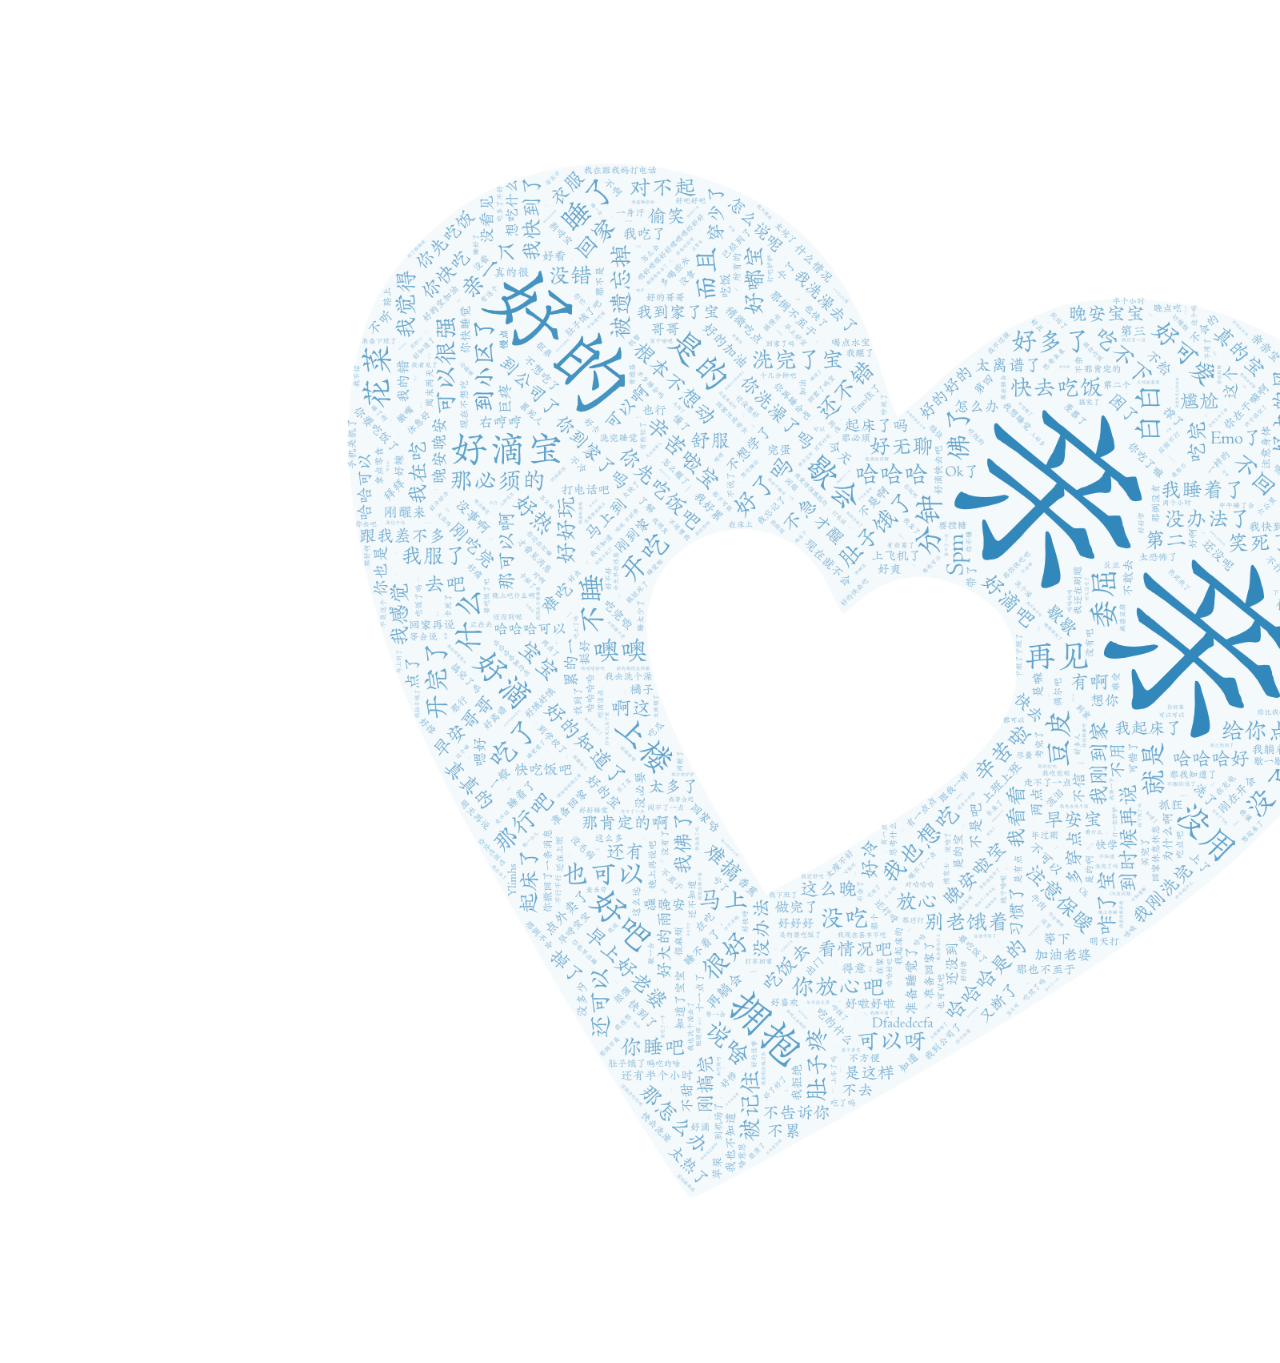
==== 61/index.html @ 0c0e85ea "feat: 新增一个模块" ====
<!DOCTYPE html>
<html lang="en">
  <head>
    <meta charset="UTF-8" />
    <meta name="viewport" content="width=device-width, initial-scale=1.0" />
    <!-- <title>六·一^_^我&你</title> -->
    <title>建设中</title>
    <link rel="stylesheet" href="../common/common.css" />
    <style>
      .wordart {
        transform: scale(0.8);
      }
      body {
        overflow: auto; /* 添加滚动条 */
      }
    </style>
  </head>
  <body class="cotent">
    <div class="wordart">
      <img
        style="margin-left: -200px"
        class="img"
        src="[data-uri]"
        alt=""
      />
    </div>
  </body>

  <script src="../common/jq.min.js"></script>
  <script src="index.js"></script>
  <script src="ciyun.js"></script>
  <script>
    // init()
    let f = document.querySelector('.wordart')
    let s = document.querySelector('.img')

    window.addEventListener('load', function () {
      setTimeout(function () {
        //滚动条位置居中
        f.scrollLeft = (s.clientWidth - f.clientWidth) / 2

        f.scrollTop = 200
      }, 300)
    })
  </script>
</html>
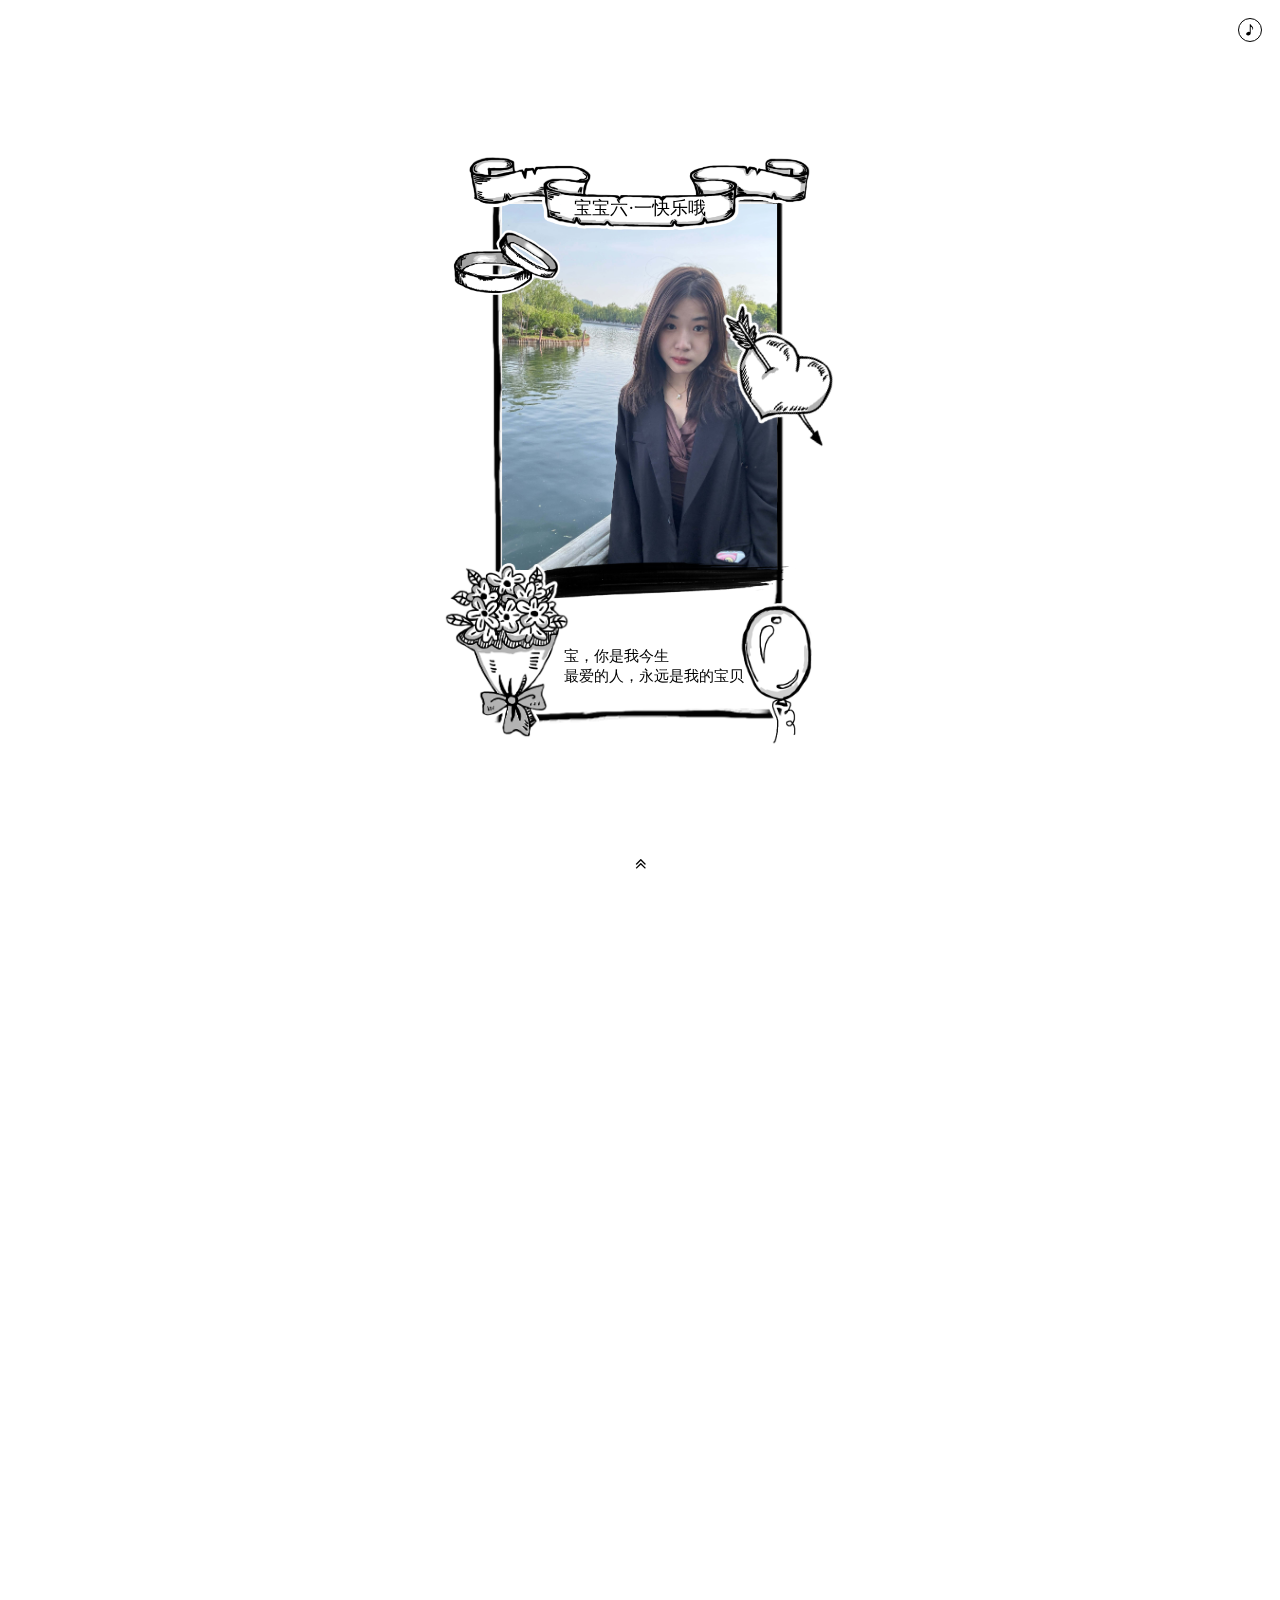
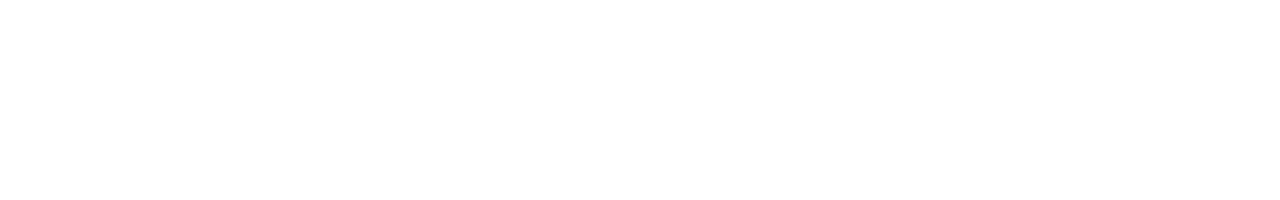
==== commit 42389d16: "feat: 六一建设中" ====
--- a/61/index.html
+++ b/61/index.html
@@ -3,44 +3,142 @@
   <head>
     <meta charset="UTF-8" />
     <meta name="viewport" content="width=device-width, initial-scale=1.0" />
-    <!-- <title>六·一^_^我&你</title> -->
-    <title>建设中</title>
+    <title>六·一^_^我&你</title>
     <link rel="stylesheet" href="../common/common.css" />
-    <style>
-      .wordart {
-        transform: scale(0.8);
-      }
-      body {
-        overflow: auto; /* 添加滚动条 */
-      }
-    </style>
+    <link rel="stylesheet" href="../common/btn.css" />
+    <link
+      rel="stylesheet"
+      href="https://cdnjs.cloudflare.com/ajax/libs/animate.css/4.1.1/animate.min.css"
+    />
+    <link rel="stylesheet" href="index.css" />
+    <style></style>
   </head>
-  <body class="cotent">
-    <div class="wordart">
-      <img
-        style="margin-left: -200px"
-        class="img"
-        src="[data-uri]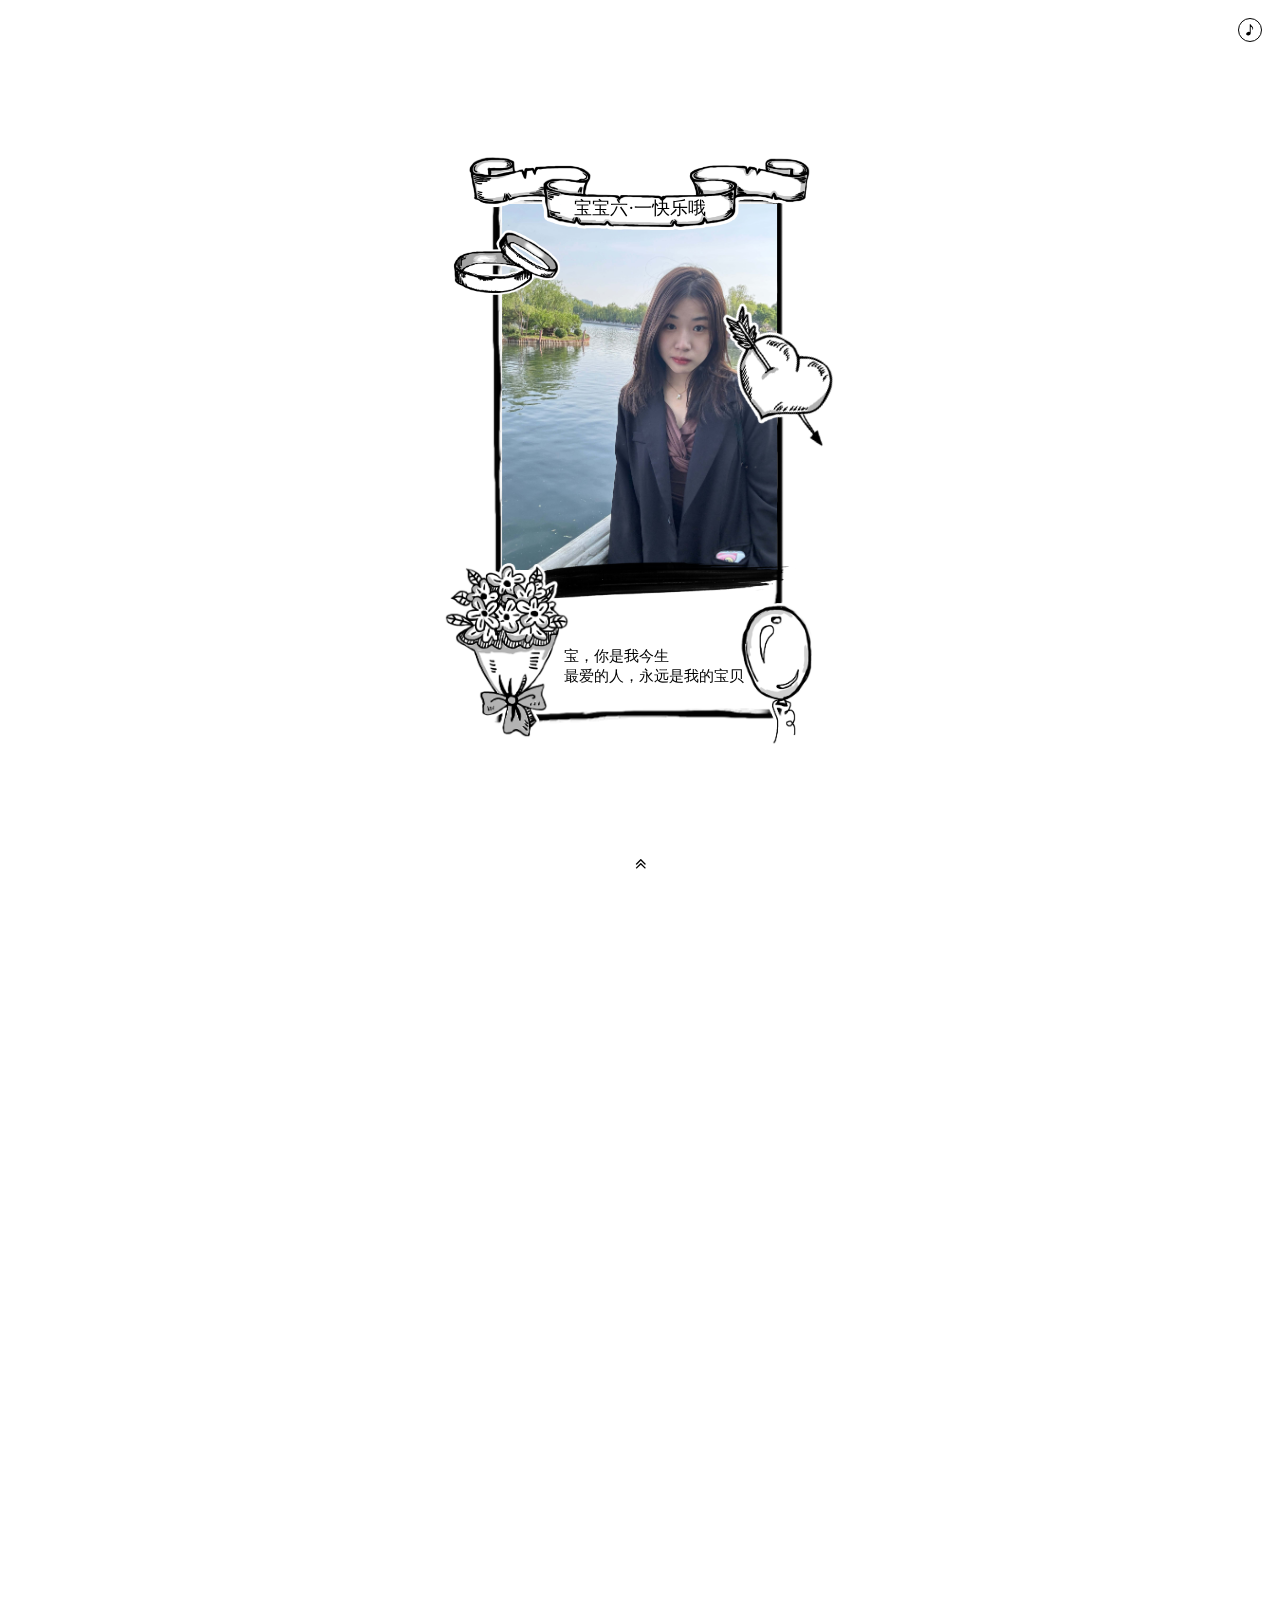
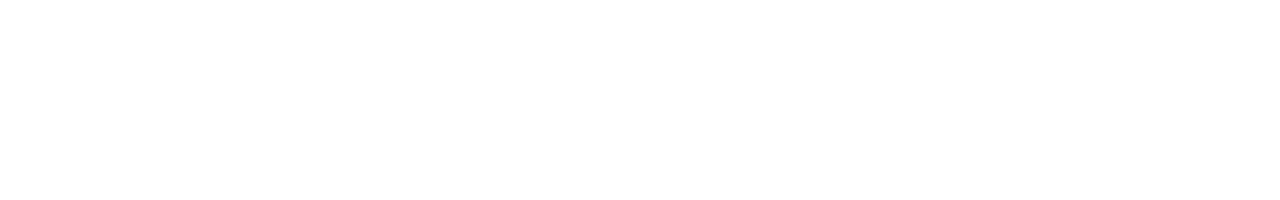
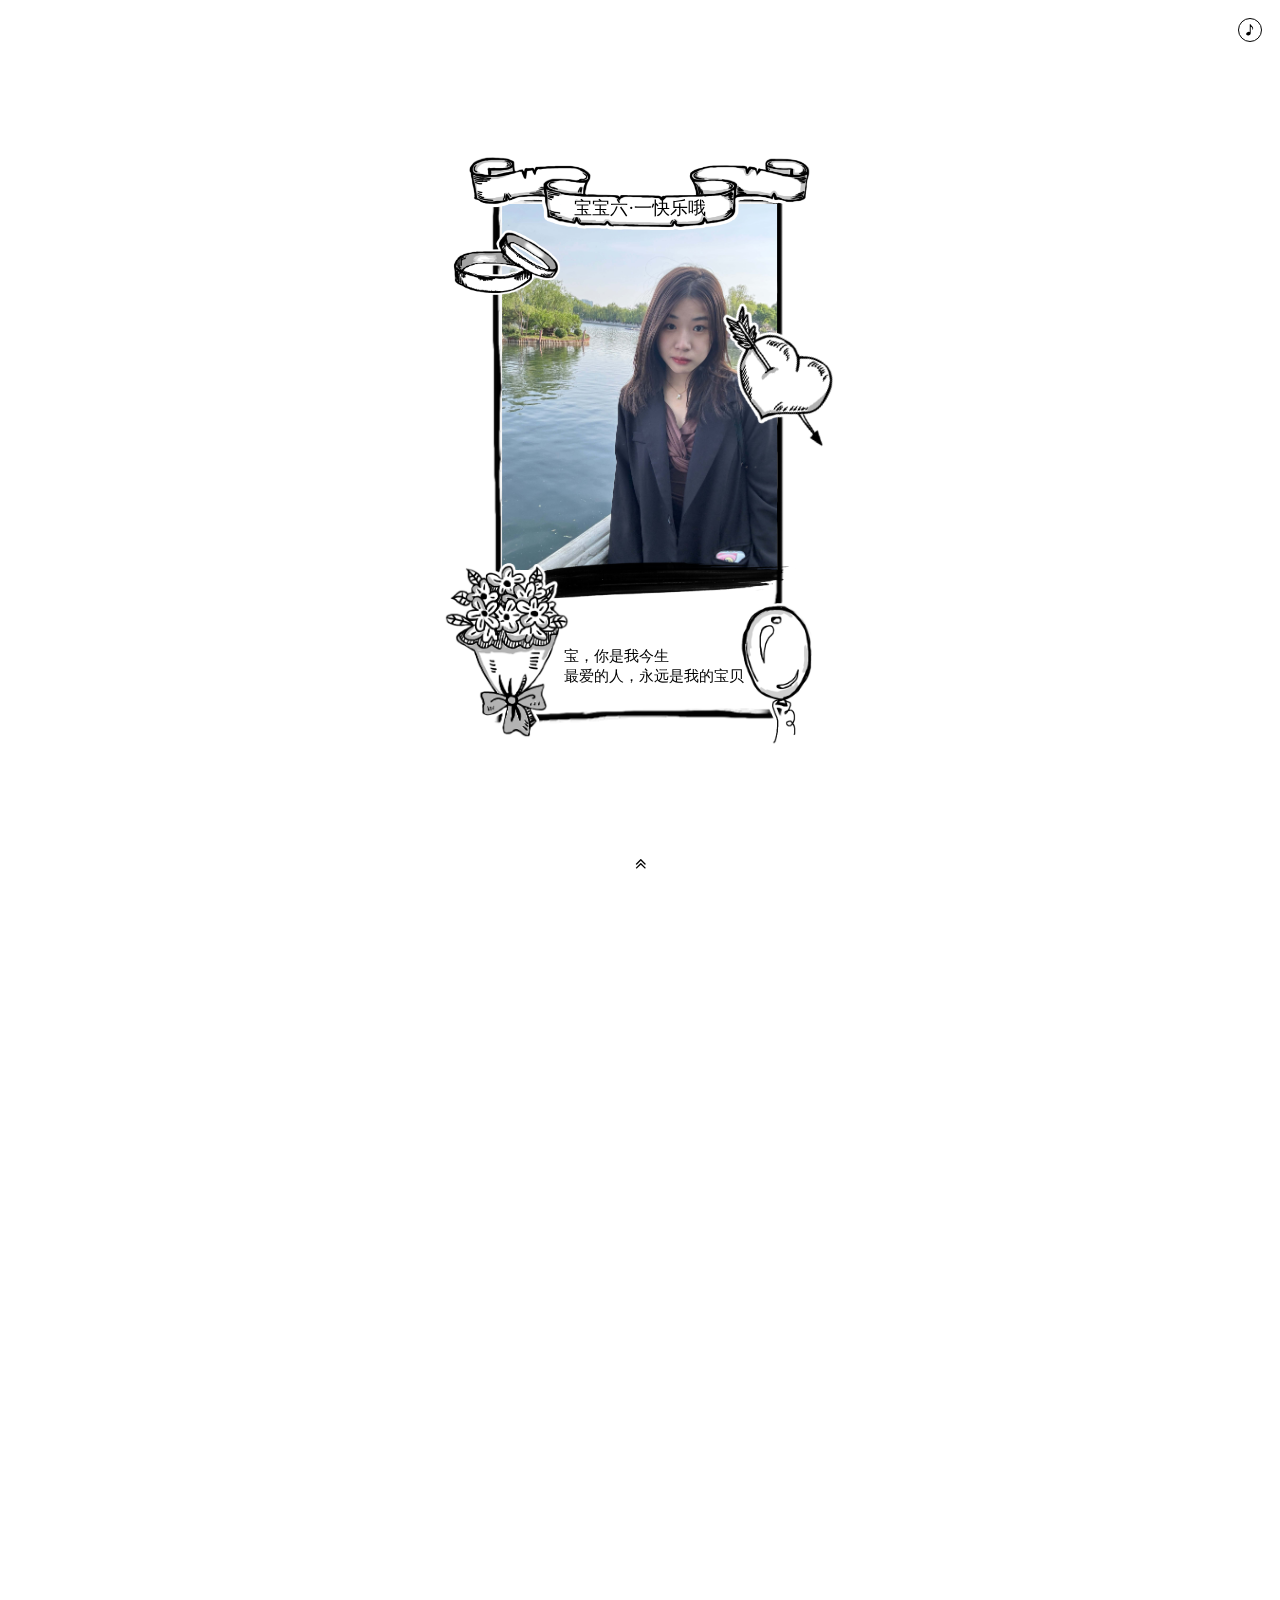
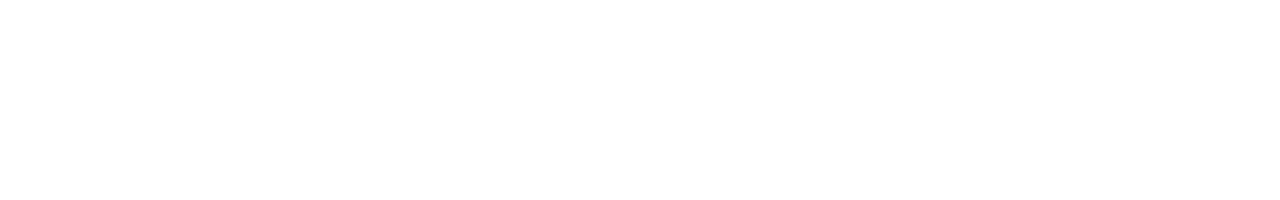
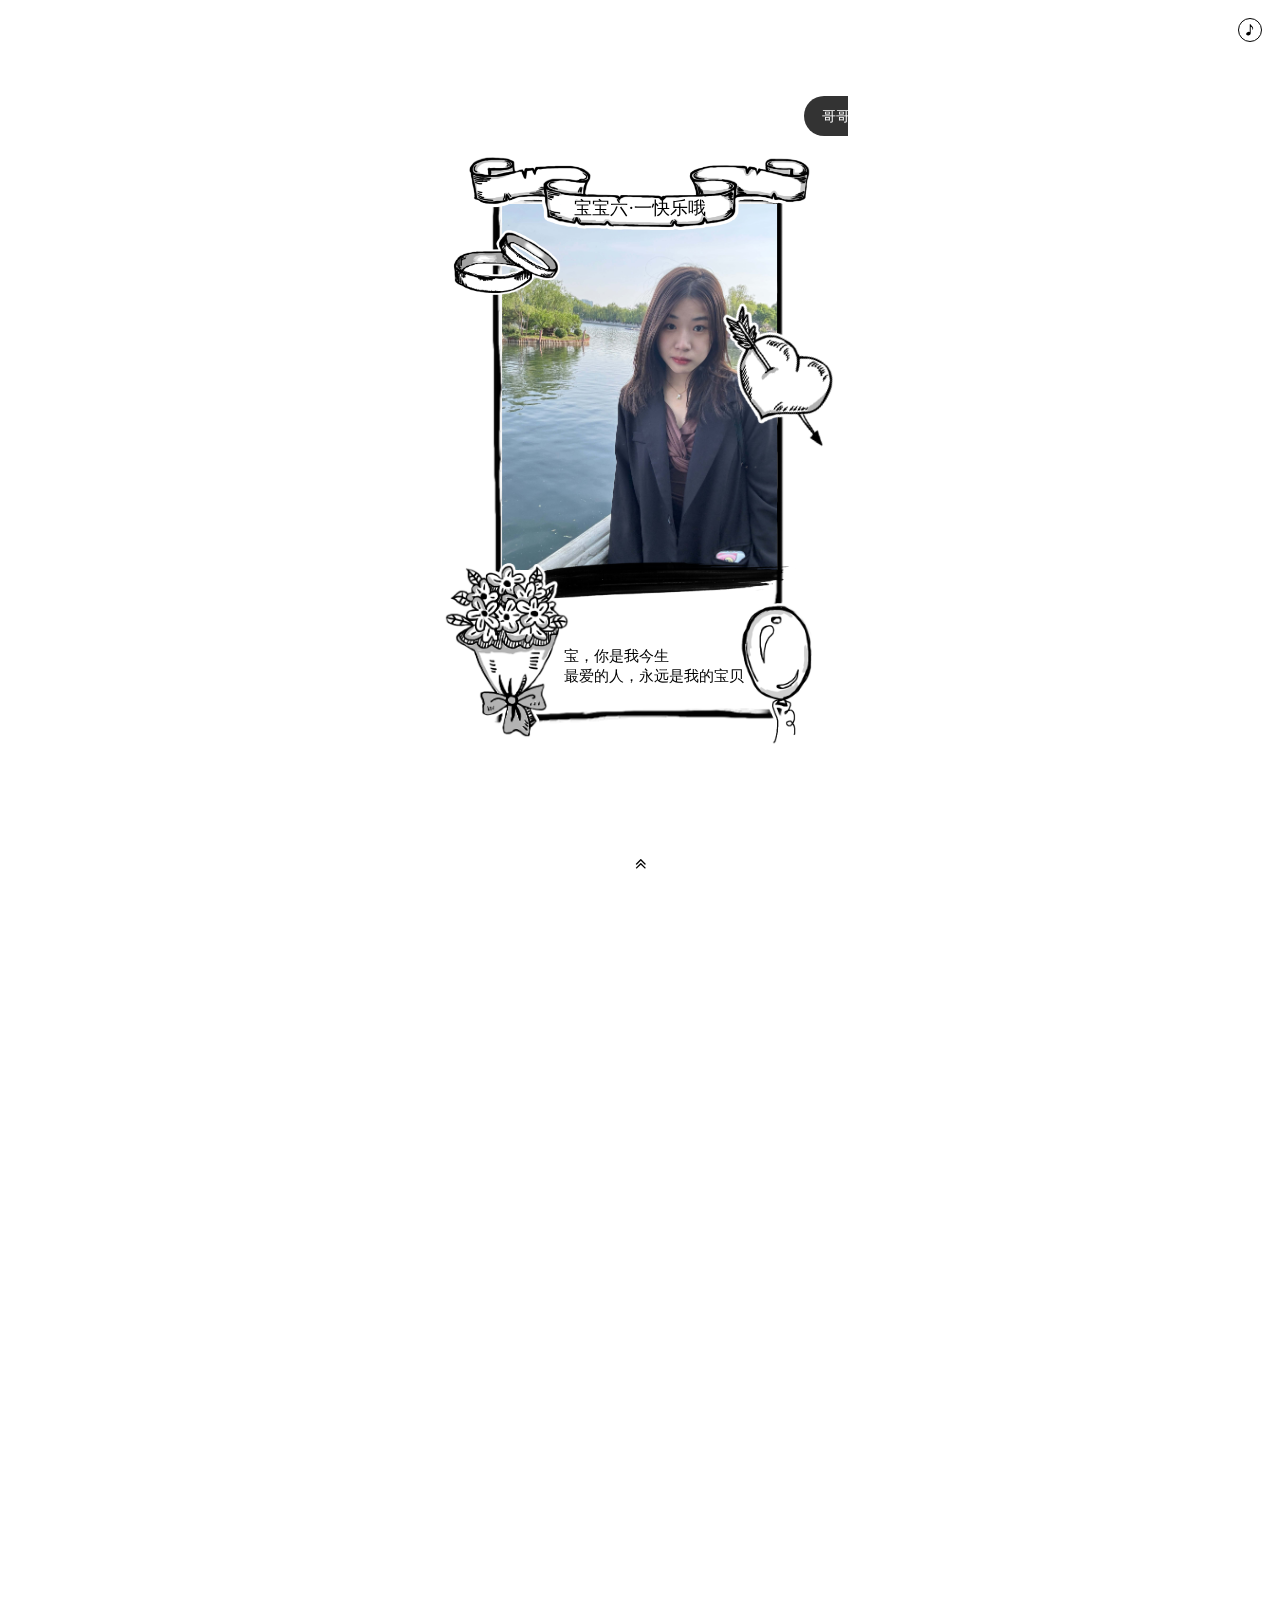
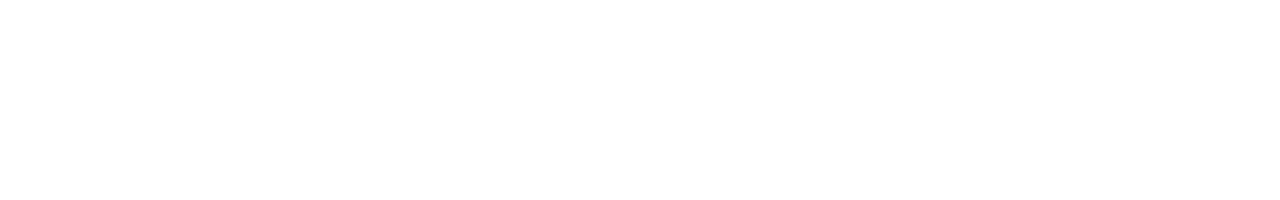
